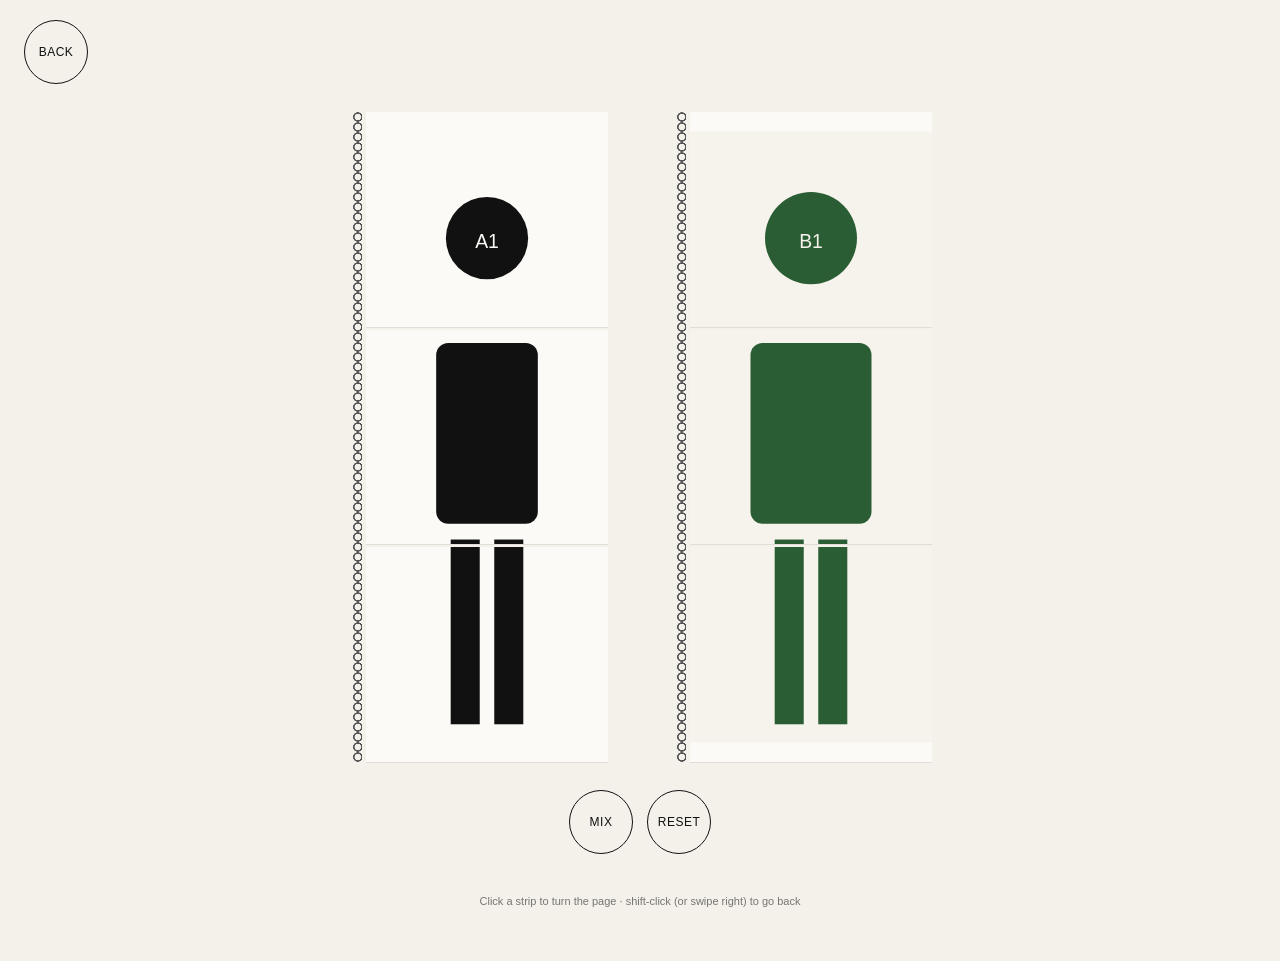
==== about.html @ 0aa8e401 "Add files via upload" ====
<!doctype html>
<html lang="en">
<head>
<meta charset="utf-8">
<meta name="viewport" content="width=device-width, initial-scale=1">
<title>About — Office Oficina</title>
<style>
  /* ------------------------------------------------------------------
     OFFICE OFICINA — ABOUT / split-page flip book
     To use your own photos, edit the SHOTS list in the <script> below.
     ------------------------------------------------------------------ */
  :root {
    --bg: #f4f1ea;          /* paper */
    --ink: #111;
    --page: #fbfaf6;
    --wire: #555;
  }
  * { box-sizing: border-box; }
  html, body { margin: 0; height: 100%; }
  body {
    background: var(--bg);
    color: var(--ink);
    font-family: Arial, Helvetica, sans-serif;
    display: flex; flex-direction: column; align-items: center;
    min-height: 100vh;
    -webkit-user-select: none; user-select: none;
  }

  header {
    width: 100%; display: flex; justify-content: space-between; align-items: center;
    padding: 20px 24px;
  }
  .circle-btn {
    display: inline-flex; align-items: center; justify-content: center;
    width: 64px; height: 64px; border: 1.5px solid var(--ink); border-radius: 50%;
    font-size: 12px; letter-spacing: .04em; color: var(--ink); text-decoration: none;
    background: none; cursor: pointer; font-family: inherit;
  }
  .circle-btn:hover { background: var(--ink); color: var(--bg); }

  main {
    flex: 1; width: 100%; display: flex; flex-direction: column;
    align-items: center; justify-content: center; gap: 28px; padding: 8px 16px 40px;
  }

  .books { display: flex; gap: clamp(16px, 5vw, 64px); }

  /* one spiral-bound "book" per person */
  .book {
    position: relative;
    width: min(clamp(130px, 28vw, 260px), calc((100vh - 240px) * 0.4 + 18px));
    aspect-ratio: 2 / 5;              /* whole figure: head+body+legs */
    display: grid; grid-template-rows: 1fr 1fr 1fr; gap: 3px;
    padding-left: 18px;               /* room for the spiral */
  }
  /* spiral wire */
  .book::before {
    content: ""; position: absolute; left: 0; top: 0; bottom: 0; width: 14px;
    background:
      radial-gradient(circle at 70% 50%, transparent 3px, var(--wire) 3.5px, var(--wire) 4.5px, transparent 5px)
      0 0 / 14px 10px repeat-y;
  }

  .strip {
    position: relative; perspective: 1400px; cursor: pointer;
    background: var(--page); overflow: visible;
    box-shadow: 0 1px 0 rgba(0,0,0,.08);
  }
  .strip .face {
    position: absolute; inset: 0;
    background-repeat: no-repeat;
    background-size: 100% 300%;       /* one photo, cut into thirds */
    transform-origin: left center;
    backface-visibility: hidden;
  }
  .strip[data-part="0"] .face { background-position: center 0%; }
  .strip[data-part="1"] .face { background-position: center 50%; }
  .strip[data-part="2"] .face { background-position: center 100%; }

  .strip .face.turning {
    z-index: 2;
    animation: turn .55s cubic-bezier(.45,.05,.3,1) forwards;
    box-shadow: 4px 0 12px rgba(0,0,0,.15);
  }
  .strip .face.turning.back { animation-name: turnBack; }
  @keyframes turn     { to { transform: rotateY(-180deg); } }
  @keyframes turnBack { from { transform: rotateY(-180deg); } to { transform: rotateY(0); } }

  .caption { font-size: 12px; letter-spacing: .04em; text-align: center; margin-top: 10px; min-height: 1em; }

  .controls { display: flex; gap: 14px; }
  .hint { font-size: 11px; opacity: .55; text-align: center; max-width: 420px; line-height: 1.5; }

  @media (prefers-reduced-motion: reduce) {
    .strip .face.turning { animation-duration: 1ms; }
  }
</style>
</head>
<body>

<header>
  <!-- change href to your homepage file if it isn't index.html -->
  <a class="circle-btn" href="index.html" aria-label="Back to home">BACK</a>
  <span></span>
</header>

<main>
  <div class="books" id="books"></div>

  <div class="controls">
    <button class="circle-btn" id="shuffle" type="button">MIX</button>
    <button class="circle-btn" id="reset" type="button">RESET</button>
  </div>

  <p class="hint">Click a strip to turn the page · shift-click (or swipe right) to go back</p>
</main>

<script>
/* ==================================================================
   YOUR PHOTOS GO HERE
   ------------------------------------------------------------------
   Each shot is ONE full-length photo (head to feet). The page cuts it
   into three strips automatically, so every photo must be framed the
   same way: same camera height & distance, person standing in the same
   spot, chin at roughly the same line, feet at the bottom, plain
   background. Portrait, about 2:5 (e.g. 800 × 2000 px).

   Put the files in an  images/about/  folder next to this page and
   list them below. "who" is the starting column (0 = you, 1 = partner).
   Every strip can show any shot, so heads/bodies/legs mix across both
   of you.
   ================================================================== */
const SHOTS = [
  // { src: "images/about/lucas-1.jpg",   who: 0 },
  // { src: "images/about/lucas-2.jpg",   who: 0 },
  // { src: "images/about/partner-1.jpg", who: 1 },
  // { src: "images/about/partner-2.jpg", who: 1 },
];

/* Placeholder figures, shown until you add real photos above. */
function placeholder(i, who) {
  const tones = ["#111", "#2b5d34", "#c9401f", "#1f3fa8", "#6b6b6b", "#8a5a2b"];
  const c = tones[i % tones.length];
  const bg = who === 0 ? "#fbfaf6" : "#f6f3ec";
  const svg = `<svg xmlns='http://www.w3.org/2000/svg' viewBox='0 0 200 500'>
    <rect width='200' height='500' fill='${bg}'/>
    <circle cx='100' cy='88' r='${34 + (i % 3) * 4}' fill='${c}'/>
    <rect x='${58 - (i % 2) * 8}' y='172' width='${84 + (i % 2) * 16}' height='150' rx='10' fill='${c}'/>
    <rect x='70' y='335' width='24' height='150' fill='${c}'/>
    <rect x='106' y='335' width='24' height='150' fill='${c}'/>
    <text x='100' y='96' font-family='Arial' font-size='16' fill='${bg}' text-anchor='middle'>${who === 0 ? "A" : "B"}${Math.floor(i / 2) + 1}</text>
  </svg>`;
  return "data:image/svg+xml;utf8," + encodeURIComponent(svg);
}
const shots = SHOTS.length
  ? SHOTS
  : Array.from({ length: 6 }, (_, i) => ({ src: placeholder(i, i % 2), who: i % 2 }));

/* ------------------------------------------------------------------ */
const booksEl = document.getElementById("books");
const N = shots.length;
const firstFor = who => Math.max(0, shots.findIndex(s => s.who === who));
const state = [0, 1].map(who => [0, 1, 2].map(() => firstFor(who)));

// preload
shots.forEach(s => { const im = new Image(); im.src = s.src; });

const strips = [0, 1].map(b => {
  const book = document.createElement("div");
  book.className = "book";
  const els = [0, 1, 2].map(p => {
    const strip = document.createElement("div");
    strip.className = "strip";
    strip.dataset.part = p;
    strip.setAttribute("role", "button");
    strip.setAttribute("tabindex", "0");
    strip.setAttribute("aria-label", ["Head", "Body", "Legs"][p] + " — turn page");
    const face = document.createElement("div");
    face.className = "face";
    face.style.backgroundImage = `url("${shots[state[b][p]].src}")`;
    strip.appendChild(face);

    strip.addEventListener("click", e => turn(b, p, e.shiftKey ? -1 : 1));
    strip.addEventListener("keydown", e => {
      if (e.key === "Enter" || e.key === " " || e.key === "ArrowRight") { e.preventDefault(); turn(b, p, 1); }
      if (e.key === "ArrowLeft") { e.preventDefault(); turn(b, p, -1); }
    });
    // swipe
    let x0 = null;
    strip.addEventListener("touchstart", e => { x0 = e.touches[0].clientX; }, { passive: true });
    strip.addEventListener("touchend", e => {
      if (x0 === null) return;
      const dx = e.changedTouches[0].clientX - x0; x0 = null;
      if (Math.abs(dx) > 30) { e.preventDefault(); turn(b, p, dx < 0 ? 1 : -1); }
    });
    book.appendChild(strip);
    return strip;
  });
  const wrap = document.createElement("div");
  wrap.appendChild(book);
  booksEl.appendChild(wrap);
  return els;
});

function setTo(b, p, next, dir) {
  const strip = strips[b][p];
  if (strip.querySelector(".turning")) return;       // mid-animation
  const base = strip.querySelector(".face");
  const oldSrc = base.style.backgroundImage;
  const newSrc = `url("${shots[next].src}")`;
  if (oldSrc === newSrc) { state[b][p] = next; return; }

  const leaf = document.createElement("div");
  leaf.className = "face turning" + (dir < 0 ? " back" : "");
  if (dir > 0) {                  // old page lifts away, new one underneath
    leaf.style.backgroundImage = oldSrc;
    base.style.backgroundImage = newSrc;
  } else {                        // previous page comes back over the top
    leaf.style.backgroundImage = newSrc;
  }
  strip.appendChild(leaf);
  leaf.addEventListener("animationend", () => {
    if (dir < 0) base.style.backgroundImage = newSrc;
    leaf.remove();
  }, { once: true });
  state[b][p] = next;
}

function turn(b, p, dir) {
  setTo(b, p, (state[b][p] + dir + N) % N, dir);
}

document.getElementById("shuffle").addEventListener("click", () => {
  [0, 1].forEach(b => [0, 1, 2].forEach((p, k) => {
    let next;
    do { next = Math.floor(Math.random() * N); } while (N > 1 && next === state[b][p]);
    setTimeout(() => setTo(b, p, next, 1), (b * 3 + k) * 70);
  }));
});
document.getElementById("reset").addEventListener("click", () => {
  [0, 1].forEach(b => [0, 1, 2].forEach((p, k) =>
    setTimeout(() => setTo(b, p, firstFor(b), -1), (b * 3 + k) * 70)));
});
</script>
</body>
</html>
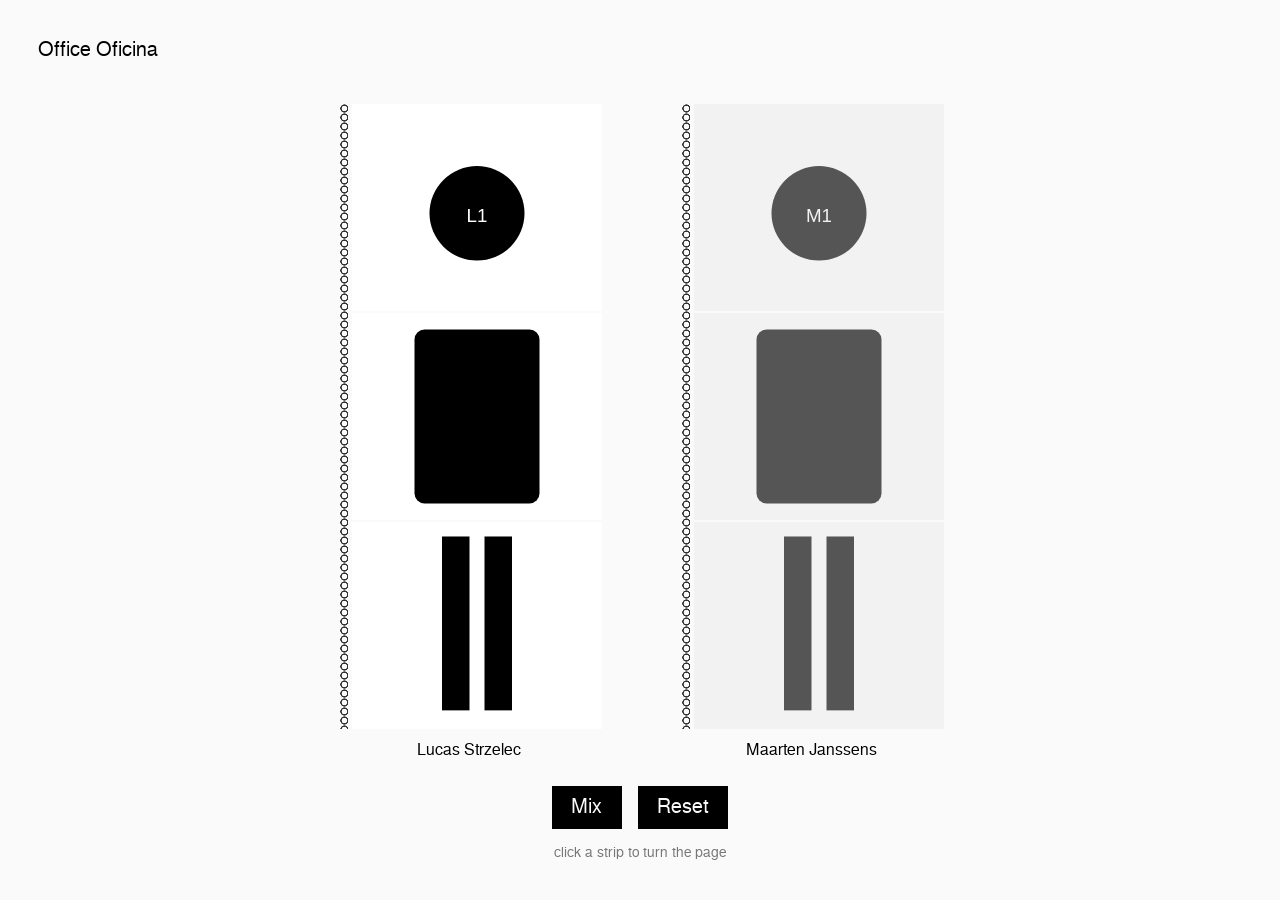
==== commit fcd24ebe: "Add files via upload" ====
--- a/about.html
+++ b/about.html
@@ -4,243 +4,112 @@
 <meta charset="utf-8">
 <meta name="viewport" content="width=device-width, initial-scale=1">
 <title>About — Office Oficina</title>
-<style>
-  /* ------------------------------------------------------------------
-     OFFICE OFICINA — ABOUT / split-page flip book
-     To use your own photos, edit the SHOTS list in the <script> below.
-     ------------------------------------------------------------------ */
-  :root {
-    --bg: #f4f1ea;          /* paper */
-    --ink: #111;
-    --page: #fbfaf6;
-    --wire: #555;
-  }
-  * { box-sizing: border-box; }
-  html, body { margin: 0; height: 100%; }
-  body {
-    background: var(--bg);
-    color: var(--ink);
-    font-family: Arial, Helvetica, sans-serif;
-    display: flex; flex-direction: column; align-items: center;
-    min-height: 100vh;
-    -webkit-user-select: none; user-select: none;
-  }
-
-  header {
-    width: 100%; display: flex; justify-content: space-between; align-items: center;
-    padding: 20px 24px;
-  }
-  .circle-btn {
-    display: inline-flex; align-items: center; justify-content: center;
-    width: 64px; height: 64px; border: 1.5px solid var(--ink); border-radius: 50%;
-    font-size: 12px; letter-spacing: .04em; color: var(--ink); text-decoration: none;
-    background: none; cursor: pointer; font-family: inherit;
-  }
-  .circle-btn:hover { background: var(--ink); color: var(--bg); }
-
-  main {
-    flex: 1; width: 100%; display: flex; flex-direction: column;
-    align-items: center; justify-content: center; gap: 28px; padding: 8px 16px 40px;
-  }
-
-  .books { display: flex; gap: clamp(16px, 5vw, 64px); }
-
-  /* one spiral-bound "book" per person */
-  .book {
-    position: relative;
-    width: min(clamp(130px, 28vw, 260px), calc((100vh - 240px) * 0.4 + 18px));
-    aspect-ratio: 2 / 5;              /* whole figure: head+body+legs */
-    display: grid; grid-template-rows: 1fr 1fr 1fr; gap: 3px;
-    padding-left: 18px;               /* room for the spiral */
-  }
-  /* spiral wire */
-  .book::before {
-    content: ""; position: absolute; left: 0; top: 0; bottom: 0; width: 14px;
-    background:
-      radial-gradient(circle at 70% 50%, transparent 3px, var(--wire) 3.5px, var(--wire) 4.5px, transparent 5px)
-      0 0 / 14px 10px repeat-y;
-  }
-
-  .strip {
-    position: relative; perspective: 1400px; cursor: pointer;
-    background: var(--page); overflow: visible;
-    box-shadow: 0 1px 0 rgba(0,0,0,.08);
-  }
-  .strip .face {
-    position: absolute; inset: 0;
-    background-repeat: no-repeat;
-    background-size: 100% 300%;       /* one photo, cut into thirds */
-    transform-origin: left center;
-    backface-visibility: hidden;
-  }
-  .strip[data-part="0"] .face { background-position: center 0%; }
-  .strip[data-part="1"] .face { background-position: center 50%; }
-  .strip[data-part="2"] .face { background-position: center 100%; }
-
-  .strip .face.turning {
-    z-index: 2;
-    animation: turn .55s cubic-bezier(.45,.05,.3,1) forwards;
-    box-shadow: 4px 0 12px rgba(0,0,0,.15);
-  }
-  .strip .face.turning.back { animation-name: turnBack; }
-  @keyframes turn     { to { transform: rotateY(-180deg); } }
-  @keyframes turnBack { from { transform: rotateY(-180deg); } to { transform: rotateY(0); } }
-
-  .caption { font-size: 12px; letter-spacing: .04em; text-align: center; margin-top: 10px; min-height: 1em; }
-
-  .controls { display: flex; gap: 14px; }
-  .hint { font-size: 11px; opacity: .55; text-align: center; max-width: 420px; line-height: 1.5; }
-
-  @media (prefers-reduced-motion: reduce) {
-    .strip .face.turning { animation-duration: 1ms; }
-  }
-</style>
+<link rel="stylesheet" href="style.css?v=25">
 </head>
 <body>
+<div class="aboutpage">
+  <p style="margin:0"><a class="home" href="index.html">Office Oficina</a></p>
 
-<header>
-  <!-- change href to your homepage file if it isn't index.html -->
-  <a class="circle-btn" href="index.html" aria-label="Back to home">BACK</a>
-  <span></span>
-</header>
-
-<main>
   <div class="books" id="books"></div>
 
   <div class="controls">
-    <button class="circle-btn" id="shuffle" type="button">MIX</button>
-    <button class="circle-btn" id="reset" type="button">RESET</button>
+    <button type="button" id="mix">Mix</button>
+    <button type="button" id="reset">Reset</button>
   </div>
-
-  <p class="hint">Click a strip to turn the page · shift-click (or swipe right) to go back</p>
-</main>
+  <p class="hint">click a strip to turn the page</p>
+</div>
 
 <script>
 /* ==================================================================
-   YOUR PHOTOS GO HERE
-   ------------------------------------------------------------------
-   Each shot is ONE full-length photo (head to feet). The page cuts it
-   into three strips automatically, so every photo must be framed the
-   same way: same camera height & distance, person standing in the same
-   spot, chin at roughly the same line, feet at the bottom, plain
-   background. Portrait, about 2:5 (e.g. 800 × 2000 px).
+   PHOTOS
+   Each shot is ONE full-length photo, head to feet. The page cuts it
+   into three strips (head / body / legs) by itself, so shoot every
+   photo the same way: tripod, same distance and height, standing on
+   the same mark, feet at the bottom, plain wall. Tall frame, about
+   2:5 (e.g. 800 x 2000 px).
+   Put them in an  about/  folder next to this page and list them here.
+   who: 0 = Lucas, 1 = Maarten
+   ================================================================== */
+var SHOTS = [
+  // {src:"about/lucas-1.jpg",   who:0},
+  // {src:"about/lucas-2.jpg",   who:0},
+  // {src:"about/maarten-1.jpg", who:1},
+  // {src:"about/maarten-2.jpg", who:1},
+];
+var PEOPLE = [["Lucas","Strzelec"],["Maarten","Janssens"]];
 
-   Put the files in an  images/about/  folder next to this page and
-   list them below. "who" is the starting column (0 = you, 1 = partner).
-   Every strip can show any shot, so heads/bodies/legs mix across both
-   of you.
-   ================================================================== */
-const SHOTS = [
-  // { src: "images/about/lucas-1.jpg",   who: 0 },
-  // { src: "images/about/lucas-2.jpg",   who: 0 },
-  // { src: "images/about/partner-1.jpg", who: 1 },
-  // { src: "images/about/partner-2.jpg", who: 1 },
-];
+(function(){
+  /* stand-in figures until real photos are added above */
+  function stand(i,who){
+    var c=["#000","#555","#000","#555","#000","#555"][i%6],w=who?"#f2f2f2":"#fff",n=Math.floor(i/2)+1;
+    var s="<svg xmlns='http://www.w3.org/2000/svg' viewBox='0 0 200 500' preserveAspectRatio='none'><rect width='200' height='500' fill='"+w+"'/>"+
+      "<circle cx='100' cy='88' r='"+(34+(n%3)*4)+"' fill='"+c+"'/>"+
+      "<rect x='"+(58-(n%2)*8)+"' y='180' width='"+(84+(n%2)*16)+"' height='140' rx='8' fill='"+c+"'/>"+
+      "<rect x='72' y='345' width='22' height='140' fill='"+c+"'/><rect x='106' y='345' width='22' height='140' fill='"+c+"'/>"+
+      "<text x='100' y='95' font-family='Arial' font-size='15' fill='"+w+"' text-anchor='middle'>"+PEOPLE[who][0][0]+n+"</text></svg>";
+    return "data:image/svg+xml;utf8,"+encodeURIComponent(s);
+  }
+  var shots=SHOTS.length?SHOTS:[0,1,2,3,4,5].map(function(i){return{src:stand(i,i%2),who:i%2}});
+  var N=shots.length,booksEl=document.getElementById("books");
+  function first(who){var i=0;for(;i<N;i++)if(shots[i].who===who)return i;return 0}
+  var state=[0,1].map(function(b){return[first(b),first(b),first(b)]});
+  shots.forEach(function(s){new Image().src=s.src});
 
-/* Placeholder figures, shown until you add real photos above. */
-function placeholder(i, who) {
-  const tones = ["#111", "#2b5d34", "#c9401f", "#1f3fa8", "#6b6b6b", "#8a5a2b"];
-  const c = tones[i % tones.length];
-  const bg = who === 0 ? "#fbfaf6" : "#f6f3ec";
-  const svg = `<svg xmlns='http://www.w3.org/2000/svg' viewBox='0 0 200 500'>
-    <rect width='200' height='500' fill='${bg}'/>
-    <circle cx='100' cy='88' r='${34 + (i % 3) * 4}' fill='${c}'/>
-    <rect x='${58 - (i % 2) * 8}' y='172' width='${84 + (i % 2) * 16}' height='150' rx='10' fill='${c}'/>
-    <rect x='70' y='335' width='24' height='150' fill='${c}'/>
-    <rect x='106' y='335' width='24' height='150' fill='${c}'/>
-    <text x='100' y='96' font-family='Arial' font-size='16' fill='${bg}' text-anchor='middle'>${who === 0 ? "A" : "B"}${Math.floor(i / 2) + 1}</text>
-  </svg>`;
-  return "data:image/svg+xml;utf8," + encodeURIComponent(svg);
-}
-const shots = SHOTS.length
-  ? SHOTS
-  : Array.from({ length: 6 }, (_, i) => ({ src: placeholder(i, i % 2), who: i % 2 }));
+  var strips=[],names=[];
+  [0,1].forEach(function(b){
+    var fig=document.createElement("div");fig.className="fig";
+    var book=document.createElement("div");book.className="book";
+    strips[b]=[0,1,2].map(function(p){
+      var st=document.createElement("div");st.className="strip";st.setAttribute("data-part",p);
+      st.tabIndex=0;st.setAttribute("role","button");st.setAttribute("aria-label",["Head","Body","Legs"][p]+", turn the page");
+      var f=document.createElement("div");f.className="face";f.style.backgroundImage='url("'+shots[state[b][p]].src+'")';
+      st.appendChild(f);
+      st.addEventListener("click",function(e){go(b,p,e.shiftKey?-1:1)});
+      st.addEventListener("keydown",function(e){
+        if(e.key==="Enter"||e.key===" "||e.key==="ArrowRight"){e.preventDefault();go(b,p,1)}
+        else if(e.key==="ArrowLeft"){e.preventDefault();go(b,p,-1)}
+      });
+      var x0=null;
+      st.addEventListener("touchstart",function(e){x0=e.touches[0].clientX},{passive:true});
+      st.addEventListener("touchend",function(e){
+        if(x0===null)return;var dx=e.changedTouches[0].clientX-x0;x0=null;
+        if(Math.abs(dx)>30){e.preventDefault();go(b,p,dx<0?1:-1)}
+      });
+      book.appendChild(st);return st;
+    });
+    var nm=document.createElement("div");nm.className="name";names[b]=nm;
+    fig.appendChild(book);fig.appendChild(nm);booksEl.appendChild(fig);
+  });
 
-/* ------------------------------------------------------------------ */
-const booksEl = document.getElementById("books");
-const N = shots.length;
-const firstFor = who => Math.max(0, shots.findIndex(s => s.who === who));
-const state = [0, 1].map(who => [0, 1, 2].map(() => firstFor(who)));
+  /* the name follows the pieces: first name from the head, surname from the legs */
+  function label(b){names[b].textContent=PEOPLE[shots[state[b][0]].who][0]+" "+PEOPLE[shots[state[b][2]].who][1]}
 
-// preload
-shots.forEach(s => { const im = new Image(); im.src = s.src; });
+  function set(b,p,next,dir){
+    var st=strips[b][p];if(st.querySelector(".turning"))return;
+    var base=st.querySelector(".face"),oldS=base.style.backgroundImage,newS='url("'+shots[next].src+'")';
+    state[b][p]=next;label(b);
+    if(oldS===newS)return;
+    var leaf=document.createElement("div");leaf.className="face turning"+(dir<0?" back":"");
+    if(dir>0){leaf.style.backgroundImage=oldS;base.style.backgroundImage=newS}
+    else leaf.style.backgroundImage=newS;
+    st.appendChild(leaf);
+    leaf.addEventListener("animationend",function(){if(dir<0)base.style.backgroundImage=newS;leaf.remove()},{once:true});
+  }
+  function go(b,p,dir){set(b,p,(state[b][p]+dir+N)%N,dir)}
 
-const strips = [0, 1].map(b => {
-  const book = document.createElement("div");
-  book.className = "book";
-  const els = [0, 1, 2].map(p => {
-    const strip = document.createElement("div");
-    strip.className = "strip";
-    strip.dataset.part = p;
-    strip.setAttribute("role", "button");
-    strip.setAttribute("tabindex", "0");
-    strip.setAttribute("aria-label", ["Head", "Body", "Legs"][p] + " — turn page");
-    const face = document.createElement("div");
-    face.className = "face";
-    face.style.backgroundImage = `url("${shots[state[b][p]].src}")`;
-    strip.appendChild(face);
-
-    strip.addEventListener("click", e => turn(b, p, e.shiftKey ? -1 : 1));
-    strip.addEventListener("keydown", e => {
-      if (e.key === "Enter" || e.key === " " || e.key === "ArrowRight") { e.preventDefault(); turn(b, p, 1); }
-      if (e.key === "ArrowLeft") { e.preventDefault(); turn(b, p, -1); }
-    });
-    // swipe
-    let x0 = null;
-    strip.addEventListener("touchstart", e => { x0 = e.touches[0].clientX; }, { passive: true });
-    strip.addEventListener("touchend", e => {
-      if (x0 === null) return;
-      const dx = e.changedTouches[0].clientX - x0; x0 = null;
-      if (Math.abs(dx) > 30) { e.preventDefault(); turn(b, p, dx < 0 ? 1 : -1); }
-    });
-    book.appendChild(strip);
-    return strip;
+  document.getElementById("mix").addEventListener("click",function(){
+    [0,1].forEach(function(b){[0,1,2].forEach(function(p){
+      var n;do{n=Math.floor(Math.random()*N)}while(N>1&&n===state[b][p]);
+      setTimeout(function(){set(b,p,n,1)},(b*3+p)*70);
+    })});
   });
-  const wrap = document.createElement("div");
-  wrap.appendChild(book);
-  booksEl.appendChild(wrap);
-  return els;
-});
-
-function setTo(b, p, next, dir) {
-  const strip = strips[b][p];
-  if (strip.querySelector(".turning")) return;       // mid-animation
-  const base = strip.querySelector(".face");
-  const oldSrc = base.style.backgroundImage;
-  const newSrc = `url("${shots[next].src}")`;
-  if (oldSrc === newSrc) { state[b][p] = next; return; }
-
-  const leaf = document.createElement("div");
-  leaf.className = "face turning" + (dir < 0 ? " back" : "");
-  if (dir > 0) {                  // old page lifts away, new one underneath
-    leaf.style.backgroundImage = oldSrc;
-    base.style.backgroundImage = newSrc;
-  } else {                        // previous page comes back over the top
-    leaf.style.backgroundImage = newSrc;
-  }
-  strip.appendChild(leaf);
-  leaf.addEventListener("animationend", () => {
-    if (dir < 0) base.style.backgroundImage = newSrc;
-    leaf.remove();
-  }, { once: true });
-  state[b][p] = next;
-}
-
-function turn(b, p, dir) {
-  setTo(b, p, (state[b][p] + dir + N) % N, dir);
-}
-
-document.getElementById("shuffle").addEventListener("click", () => {
-  [0, 1].forEach(b => [0, 1, 2].forEach((p, k) => {
-    let next;
-    do { next = Math.floor(Math.random() * N); } while (N > 1 && next === state[b][p]);
-    setTimeout(() => setTo(b, p, next, 1), (b * 3 + k) * 70);
-  }));
-});
-document.getElementById("reset").addEventListener("click", () => {
-  [0, 1].forEach(b => [0, 1, 2].forEach((p, k) =>
-    setTimeout(() => setTo(b, p, firstFor(b), -1), (b * 3 + k) * 70)));
-});
+  document.getElementById("reset").addEventListener("click",function(){
+    [0,1].forEach(function(b){[0,1,2].forEach(function(p){
+      setTimeout(function(){set(b,p,first(b),-1)},(b*3+p)*70);
+    })});
+  });
+  label(0);label(1);
+})();
 </script>
 </body>
 </html>
--- a/style.css
+++ b/style.css
@@ -0,0 +1,159 @@
+@font-face{font-family:"FreeSans Web";src:url(freesans.woff) format("woff");font-weight:400;font-style:normal;font-display:swap}
+html{cursor:url(cursor.png) 11 11,default;cursor:-webkit-image-set(url(cursor.png) 1x,url(cursor@2x.png) 2x) 11 11,default}
+:root{--bg:#fafafa;--fg:#000;--h:min(90vh,940px,140vw)}
+*{box-sizing:border-box}
+html,body{margin:0;height:100%}
+body{background:var(--bg);color:var(--fg);font-family:"FreeSans Web","Helvetica Neue",Helvetica,Arial,sans-serif;font-size:20px;line-height:1.2}
+a{color:inherit;text-decoration:none}
+a:hover,a:focus-visible{text-decoration:underline;text-underline-offset:.15em}
+a:focus-visible,button:focus-visible,input:focus-visible,textarea:focus-visible{outline:2px solid currentColor;outline-offset:3px}
+.contact{max-width:34rem;padding:clamp(1rem,3vw,2.5rem)}
+.contact form{display:grid;gap:1.25rem;margin-top:2rem}
+.contact label{display:grid;gap:.35rem}
+.contact input,.contact textarea{font:inherit;color:inherit;background:transparent;border:0;border-bottom:1px solid currentColor;padding:.4rem 0;border-radius:0}
+.contact textarea{min-height:8rem;resize:vertical}
+.contact button{font:inherit;justify-self:start;background:var(--fg);color:var(--bg);border:0;padding:.6rem 1.2rem;cursor:pointer}
+/* home: die-cut card */
+.stage{height:100%;height:100dvh;display:grid;place-items:center;overflow:hidden;position:relative}
+.under{isolation:isolate;position:absolute;left:50%;top:50%;transform:translate(-50%,-50%);width:max-content;max-width:100vw;align-content:start;
+  display:grid;grid-template-columns:auto auto;column-gap:.38em;
+  font-size:calc(var(--h)*.04);line-height:1.18;letter-spacing:.035em;color:#333;-webkit-text-stroke:.1px currentColor}
+.w{display:block;cursor:url(cursor-move.png) 11 11,grab;cursor:-webkit-image-set(url(cursor-move.png) 1x,url(cursor-move@2x.png) 2x) 11 11,grab;touch-action:none;user-select:none;-webkit-user-select:none;position:relative;white-space:nowrap}
+.w.l{justify-self:end;text-align:right}
+.w.r{justify-self:start}
+.w.dragging{cursor:url(cursor-move.png) 11 11,grabbing;cursor:-webkit-image-set(url(cursor-move.png) 1x,url(cursor-move@2x.png) 2x) 11 11,grabbing}
+.ic{display:block;margin:2.5em 0;color:#333;-webkit-text-stroke:0;align-self:center;cursor:url(cursor-move.png) 11 11,pointer;cursor:-webkit-image-set(url(cursor-move.png) 1x,url(cursor-move@2x.png) 2x) 11 11,pointer}
+.ic.l{justify-self:end;margin-right:.03em;width:1.12em;height:.8em}
+.ic.r{justify-self:start;margin-left:.03em;width:1.05em;height:1em}
+.ic svg{width:100%;height:100%;display:block}
+.card{position:relative;z-index:1;will-change:transform;height:var(--h);aspect-ratio:525/920;touch-action:none;user-select:none;-webkit-user-select:none;
+  cursor:url(cursor-move.png) 11 11,grab;cursor:-webkit-image-set(url(cursor-move.png) 1x,url(cursor-move@2x.png) 2x) 11 11,grab}
+.card.dragging{cursor:url(cursor-move.png) 11 11,grabbing;cursor:-webkit-image-set(url(cursor-move.png) 1x,url(cursor-move@2x.png) 2x) 11 11,grabbing}
+.card svg{width:100%;height:100%;overflow:visible;display:block;pointer-events:none}
+.card:focus,.card:focus-visible{outline:none}
+
+/* logo: three movable shapes, sitting above the card */
+.logo{position:fixed;z-index:3;left:calc(var(--h)*.038);top:calc(var(--h)*.015);display:flex;flex-direction:column;align-items:flex-end;
+  --d:calc(var(--h)*.059)}
+.m{display:block;position:relative;cursor:url(cursor-move.png) 11 11,grab;cursor:-webkit-image-set(url(cursor-move.png) 1x,url(cursor-move@2x.png) 2x) 11 11,grab;touch-action:none;user-select:none;-webkit-user-select:none}
+.m.dragging{cursor:url(cursor-move.png) 11 11,grabbing;cursor:-webkit-image-set(url(cursor-move.png) 1x,url(cursor-move@2x.png) 2x) 11 11,grabbing}
+.dot{width:calc(var(--d)*1.075);height:var(--d);background:#000;border-radius:50%}
+.dot+.dot{margin-top:calc(var(--d)*.094)}
+.tri{width:calc(var(--d)*.736);height:calc(var(--d)*.70);margin-top:calc(var(--d)*.226);color:#000}
+.tri svg{display:block;width:100%;height:100%;fill:currentColor;pointer-events:none}
+
+.card,.w,.m{-webkit-touch-callout:none}
+
+/* phones (portrait): smaller card, sitting a little above centre, small logo, like the original mobile site */
+@media (max-width:700px){
+  :root{--h:min(94vw,72vh)}
+  .stage{padding-bottom:15vh;padding-bottom:15dvh}
+  .under{top:42.5%}
+  .logo{left:3.2vw;top:4vw}
+  .m::after{content:"";position:absolute;inset:-4px}
+}
+@supports (height:1dvh){@media (max-width:700px){:root{--h:min(94vw,72dvh)}}}
+
+.contact h1{font-weight:400;font-size:inherit;margin:2rem 0 0}
+.home{cursor:url(cursor-move.png) 11 11,pointer;cursor:-webkit-image-set(url(cursor-move.png) 1x,url(cursor-move@2x.png) 2x) 11 11,pointer}
+
+/* logo shapes fitted into the card */
+.card .plugs{position:absolute;left:0;top:0}
+.plug{opacity:0;transition:opacity .2s}
+.plug.on{opacity:1}
+.fly{position:absolute;left:0;top:0;margin:0!important;transform-origin:50% 50%;z-index:5;pointer-events:none}
+
+/* contact: drawing pad */
+.contact .fields{display:grid;gap:1.25rem}
+.padwrap{position:relative;margin-top:3rem}
+.pad{position:relative;box-sizing:border-box;width:100%;height:14rem;border:1px dashed #000;touch-action:none;cursor:crosshair;overflow:hidden}
+.pad.off{cursor:default}
+.pad canvas{position:absolute;left:0;top:0;width:100%;height:100%;display:block;touch-action:none}
+.padtop{display:flex;align-items:center;gap:10px}
+.contact button.padundo{width:40px;height:40px;padding:0;background:none;color:#000;border-radius:50%;box-shadow:inset 0 0 0 1px #000;display:grid;place-items:center}
+.padundo svg{width:22px;height:22px;display:block}
+.contact button.padundo:disabled{opacity:.3;cursor:default}
+.padtools{position:absolute;left:100%;top:0;margin-left:1rem;display:flex;flex-direction:column;align-items:flex-start;gap:16px}
+.contact button.padtool{position:static;width:40px;height:40px;padding:0;background:none;border-radius:50%;display:grid;place-items:center;opacity:.35}
+.contact button.padtool.on{opacity:1;box-shadow:inset 0 0 0 1px #000}
+.padtool img{width:24px;height:24px;display:block}
+.padcolors{display:flex;align-items:center;gap:9px}
+.contact button.padsw{width:18px;height:18px;padding:0;border:0;border-radius:50%;background:var(--c);box-shadow:inset 0 0 0 1px rgba(0,0,0,.28);cursor:pointer}
+.contact button.padsw.sel{outline:2px solid #000;outline-offset:2px}
+.padsize{position:relative;width:96px;height:18px}
+.padsize::before{content:"";position:absolute;left:0;top:0;width:100%;height:100%;background:#cfcfcf;clip-path:polygon(0 47%,100% 6%,100% 94%,0 53%)}
+.padsize input{position:relative;display:block;width:100%;height:18px;margin:0;padding:0;border:0;background:transparent;-webkit-appearance:none;appearance:none;cursor:pointer}
+.padsize input::-webkit-slider-runnable-track{height:18px;background:transparent}
+.padsize input::-moz-range-track{height:18px;background:transparent}
+.padsize input::-webkit-slider-thumb{-webkit-appearance:none;width:14px;height:14px;margin-top:2px;border-radius:50%;background:#000;border:0}
+.padsize input::-moz-range-thumb{width:14px;height:14px;border-radius:50%;background:#000;border:0}
+.padsize input:focus-visible,.padsw:focus-visible,.padtool:focus-visible{outline:1px solid #000;outline-offset:3px}
+.padsend{display:flex;align-items:center;gap:1rem;margin-top:1.25rem}
+.padsend span{font-size:.8em;color:#777}
+.contact button:disabled{opacity:.5;cursor:default}
+@media (max-width:700px){.padtools{position:static;margin:0 0 .8rem;flex-direction:row;flex-wrap:wrap;align-items:center;gap:14px}}
+
+/* hole hint: the whole hole glows softly grey once a second */
+.hl{fill:#808080;stroke:none;opacity:0;pointer-events:none}
+.hl.on{animation:holePulse 1s ease-in-out infinite}
+@keyframes holePulse{0%,100%{opacity:0}50%{opacity:.42}}
+@media (prefers-reduced-motion:reduce){.hl.on{animation:none;opacity:.4}}
+
+.sendrow{display:flex;align-items:center;gap:1rem}
+.sendrow span{font-size:.8em;color:#777}
+
+/* letters in the text behind the card that fill in when their shape fits */
+.lt{position:relative;display:inline-block;margin-right:-.035em}
+.lt svg{position:absolute;left:0;top:0;height:1.18em;overflow:visible;pointer-events:none;fill:currentColor;-webkit-text-stroke:0;opacity:0;transform:scale(.55);transform-origin:50% 45%;transition:opacity .35s ease,transform .35s ease}
+.lt.o svg{width:.784em}
+.lt.a svg{width:.666em}
+.lt.filled svg{opacity:1;transform:none}
+@media (prefers-reduced-motion:reduce){.lt svg{transition:none}}
+
+/* rotate handle: tiny arrow in the card's top-left corner, only once the card is unlocked */
+.card .rot{position:absolute;left:7px;top:7px;width:26px;height:26px;margin:0;padding:0;border:0;background:none;color:#333;display:grid;place-items:center;
+  opacity:0;pointer-events:none;transition:opacity .4s ease .6s;touch-action:none;-webkit-tap-highlight-color:transparent;
+  cursor:url(cursor-move.png) 11 11,grab;cursor:-webkit-image-set(url(cursor-move.png) 1x,url(cursor-move@2x.png) 2x) 11 11,grab}
+.card .rot svg{width:14px;height:14px;display:block;pointer-events:none}
+.card.open .rot{opacity:1;pointer-events:auto}
+.card .rot:focus-visible{outline:1px solid #333;outline-offset:1px}
+@media (prefers-reduced-motion:reduce){.card .rot{transition:none}}
+
+/* home: mail, Instagram, ABOUT in one row, centred on the text */
+.icrow{grid-column:1/-1;justify-self:center;display:flex;align-items:center;gap:.4em;margin:2.5em 0}
+.icrow .ic{margin:0}
+.icrow .ic:nth-child(1){width:1.12em;height:.8em}
+.icrow .ic:nth-child(2){width:1.05em;height:1em}
+.icrow .ic:nth-child(3){width:1.3em;height:1.3em}
+
+/* home: our names pulse grey on hover; clicking them opens About */
+.w.nm.pulse{animation:namePulse 1.6s ease-in-out infinite}
+@keyframes namePulse{0%,100%{color:#333}50%{color:#9a9a9a}}
+.w.nm:focus-visible{outline:none}
+@media (prefers-reduced-motion:reduce){.w.nm.pulse{animation:none;color:#8a8a8a}}
+
+/* about: split-page flip book (Lucas / Maarten, head · body · legs) */
+.aboutpage{min-height:100%;min-height:100dvh;display:flex;flex-direction:column;padding:clamp(1rem,3vw,2.5rem)}
+.aboutpage .books{flex:1;display:flex;justify-content:center;align-items:center;gap:clamp(1.5rem,6vw,5rem);padding:2rem 0 1rem}
+.aboutpage .fig{display:flex;flex-direction:column;align-items:center}
+.aboutpage .book{box-sizing:content-box;position:relative;width:min(clamp(120px,26vw,250px),calc((100vh - 15rem)*.4));aspect-ratio:2/5;display:grid;grid-template-rows:1fr 1fr 1fr;gap:2px;padding-left:16px}
+@supports (height:1dvh){.aboutpage .book{width:min(clamp(120px,26vw,250px),calc((100dvh - 15rem)*.4))}}
+.aboutpage .book::before{content:"";position:absolute;left:0;top:0;bottom:0;width:12px;background:radial-gradient(circle at 70% 50%,transparent 2.6px,#333 3px,#333 3.9px,transparent 4.3px) 0 0/12px 9px repeat-y}
+.aboutpage .strip{position:relative;perspective:1400px;background:#fff;touch-action:pan-y;
+  cursor:url(cursor-move.png) 11 11,pointer;cursor:-webkit-image-set(url(cursor-move.png) 1x,url(cursor-move@2x.png) 2x) 11 11,pointer}
+.aboutpage .strip:focus-visible{outline:1px solid #000;outline-offset:2px}
+.aboutpage .face{position:absolute;inset:0;background-repeat:no-repeat;background-size:100% 300%;transform-origin:left center;backface-visibility:hidden;-webkit-backface-visibility:hidden}
+.aboutpage .strip[data-part="0"] .face{background-position:center 0%}
+.aboutpage .strip[data-part="1"] .face{background-position:center 50%}
+.aboutpage .strip[data-part="2"] .face{background-position:center 100%}
+.aboutpage .face.turning{z-index:2;animation:pageTurn .55s cubic-bezier(.45,.05,.3,1) forwards;box-shadow:4px 0 12px rgba(0,0,0,.12)}
+.aboutpage .face.turning.back{animation-name:pageBack}
+@keyframes pageTurn{to{transform:rotateY(-180deg)}}
+@keyframes pageBack{from{transform:rotateY(-180deg)}to{transform:none}}
+@media (prefers-reduced-motion:reduce){.aboutpage .face.turning{animation-duration:1ms}}
+.aboutpage .name{margin-top:.8rem;font-size:.8em;white-space:nowrap}
+.aboutpage .controls{display:flex;justify-content:center;gap:1rem}
+.aboutpage button{font:inherit;background:var(--fg);color:var(--bg);border:0;padding:.6rem 1.2rem;
+  cursor:url(cursor-move.png) 11 11,pointer;cursor:-webkit-image-set(url(cursor-move.png) 1x,url(cursor-move@2x.png) 2x) 11 11,pointer}
+.aboutpage .hint{text-align:center;font-size:.7em;color:#777;margin:1rem 0 0}
+@media (max-width:700px){.aboutpage{font-size:17px}}
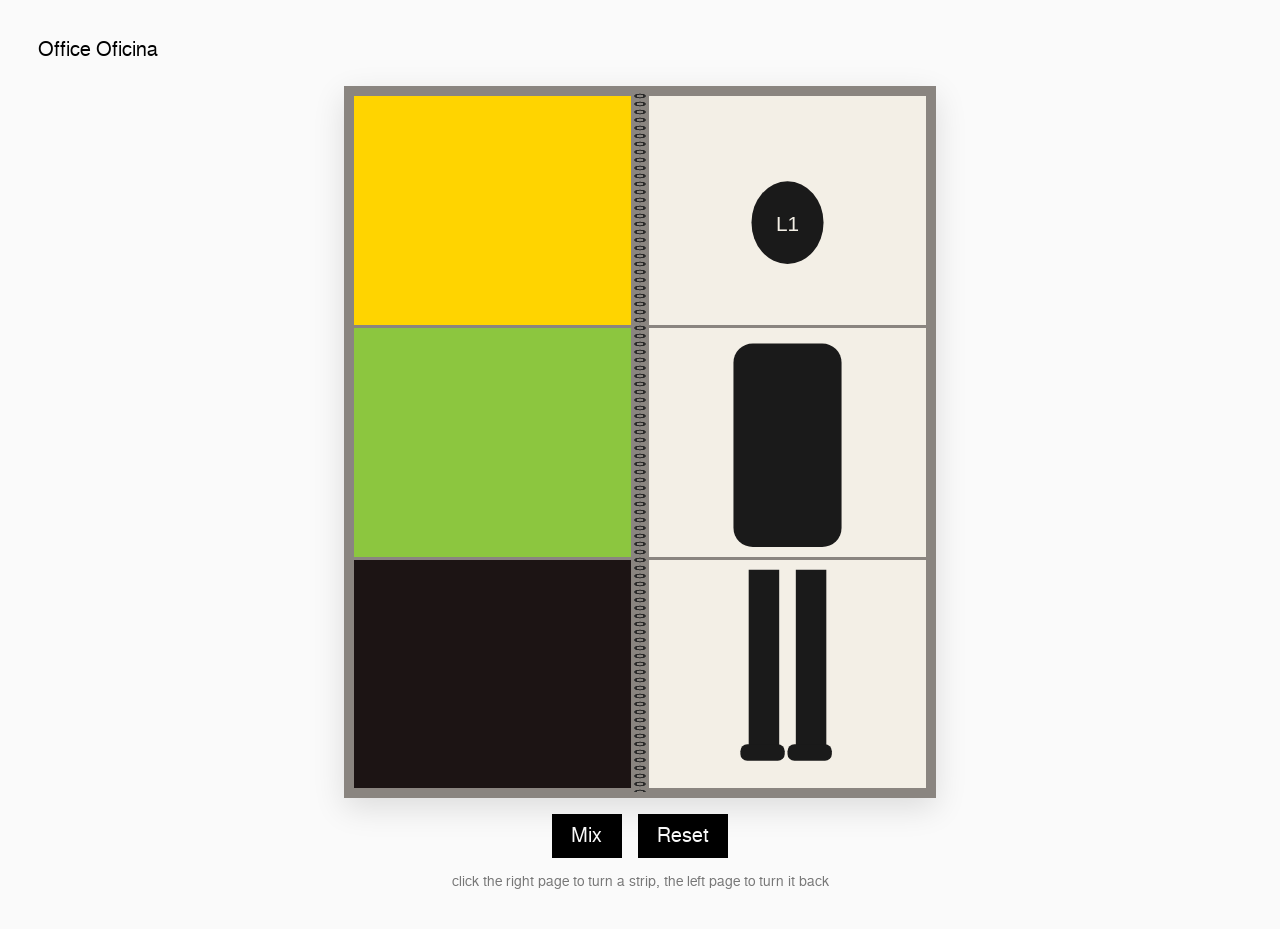
==== commit 12c3afba: "Add files via upload" ====
--- a/about.html
+++ b/about.html
@@ -4,111 +4,134 @@
 <meta charset="utf-8">
 <meta name="viewport" content="width=device-width, initial-scale=1">
 <title>About — Office Oficina</title>
-<link rel="stylesheet" href="style.css?v=25">
+<link rel="stylesheet" href="style.css?v=26">
 </head>
 <body>
 <div class="aboutpage">
   <p style="margin:0"><a class="home" href="index.html">Office Oficina</a></p>
 
-  <div class="books" id="books"></div>
+  <div class="stagewrap"><div class="spread" id="spread"></div></div>
 
   <div class="controls">
     <button type="button" id="mix">Mix</button>
     <button type="button" id="reset">Reset</button>
   </div>
-  <p class="hint">click a strip to turn the page</p>
+  <p class="hint">click the right page to turn a strip, the left page to turn it back</p>
 </div>
 
 <script>
 /* ==================================================================
    PHOTOS
-   Each shot is ONE full-length photo, head to feet. The page cuts it
-   into three strips (head / body / legs) by itself, so shoot every
-   photo the same way: tripod, same distance and height, standing on
-   the same mark, feet at the bottom, plain wall. Tall frame, about
-   2:5 (e.g. 800 x 2000 px).
-   Put them in an  about/  folder next to this page and list them here.
-   who: 0 = Lucas, 1 = Maarten
+   Each photo is ONE full-length shot, head to feet. The page cuts it
+   into head / body / legs by itself, so shoot them all the same way:
+   tripod, same distance and height, standing on the same floor mark,
+   feet near the bottom, plain wall. Tall frame, about 2:5
+   (e.g. 800 x 2000 px). The more photos, the more heads, bodies and
+   legs to mix. Put them in an  about/  folder next to this page.
    ================================================================== */
-var SHOTS = [
-  // {src:"about/lucas-1.jpg",   who:0},
-  // {src:"about/lucas-2.jpg",   who:0},
-  // {src:"about/maarten-1.jpg", who:1},
-  // {src:"about/maarten-2.jpg", who:1},
+var PHOTOS = [
+  // "about/lucas-1.jpg",
+  // "about/lucas-2.jpg",
+  // "about/maarten-1.jpg",
+  // "about/maarten-2.jpg",
 ];
-var PEOPLE = [["Lucas","Strzelec"],["Maarten","Janssens"]];
+
+/* flat colour blocks that turn up in place of a head, body or legs */
+var BLOCKS = ["#8cc63f", "#f26522", "#1c1414"];
+
+/* colours printed on the back of every strip (what you see on the left page) */
+var BACKS = ["#8cc63f", "#f26522", "#1c1414", "#2447ff", "#ffd400", "#ee2a1e"];
 
 (function(){
-  /* stand-in figures until real photos are added above */
-  function stand(i,who){
-    var c=["#000","#555","#000","#555","#000","#555"][i%6],w=who?"#f2f2f2":"#fff",n=Math.floor(i/2)+1;
-    var s="<svg xmlns='http://www.w3.org/2000/svg' viewBox='0 0 200 500' preserveAspectRatio='none'><rect width='200' height='500' fill='"+w+"'/>"+
-      "<circle cx='100' cy='88' r='"+(34+(n%3)*4)+"' fill='"+c+"'/>"+
-      "<rect x='"+(58-(n%2)*8)+"' y='180' width='"+(84+(n%2)*16)+"' height='140' rx='8' fill='"+c+"'/>"+
-      "<rect x='72' y='345' width='22' height='140' fill='"+c+"'/><rect x='106' y='345' width='22' height='140' fill='"+c+"'/>"+
-      "<text x='100' y='95' font-family='Arial' font-size='15' fill='"+w+"' text-anchor='middle'>"+PEOPLE[who][0][0]+n+"</text></svg>";
+  /* grey stand-in figures until real photos are added above */
+  function stand(i){
+    var who=i%2,n=Math.floor(i/2),ink=["#1a1a1a","#4a4a4a","#2e2e2e","#666"][n%4],bg="#f3efe6";
+    var hr=30+(n%3)*5,bw=78+((n+who)%3)*14,lg=who?26:22,lx=who?5:0;
+    var s="<svg xmlns='http://www.w3.org/2000/svg' viewBox='0 0 200 500' preserveAspectRatio='none'><rect width='200' height='500' fill='"+bg+"'/>"+
+      "<ellipse cx='100' cy='92' rx='"+(hr-4+who*3)+"' ry='"+hr+"' fill='"+ink+"'/>"+
+      "<rect x='"+(100-bw/2)+"' y='178' width='"+bw+"' height='148' rx='"+(who?4:14)+"' fill='"+ink+"'/>"+
+      "<rect x='"+(72-lx)+"' y='340' width='"+lg+"' height='130' fill='"+ink+"'/><rect x='"+(106+lx-(lg-22))+"' y='340' width='"+lg+"' height='130' fill='"+ink+"'/>"+
+      "<rect x='"+(66-lx)+"' y='468' width='"+(lg+10)+"' height='12' rx='5' fill='"+ink+"'/><rect x='"+(100+lx-(lg-22))+"' y='468' width='"+(lg+10)+"' height='12' rx='5' fill='"+ink+"'/>"+
+      "<text x='100' y='98' font-family='Arial' font-size='15' fill='"+bg+"' text-anchor='middle'>"+(who?"M":"L")+(n+1)+"</text></svg>";
     return "data:image/svg+xml;utf8,"+encodeURIComponent(s);
   }
-  var shots=SHOTS.length?SHOTS:[0,1,2,3,4,5].map(function(i){return{src:stand(i,i%2),who:i%2}});
-  var N=shots.length,booksEl=document.getElementById("books");
-  function first(who){var i=0;for(;i<N;i++)if(shots[i].who===who)return i;return 0}
-  var state=[0,1].map(function(b){return[first(b),first(b),first(b)]});
-  shots.forEach(function(s){new Image().src=s.src});
+  var photos=PHOTOS.length?PHOTOS:[0,1,2,3,4,5,6,7].map(stand);
+  photos.forEach(function(src){new Image().src=src});
 
-  var strips=[],names=[];
-  [0,1].forEach(function(b){
-    var fig=document.createElement("div");fig.className="fig";
-    var book=document.createElement("div");book.className="book";
-    strips[b]=[0,1,2].map(function(p){
-      var st=document.createElement("div");st.className="strip";st.setAttribute("data-part",p);
-      st.tabIndex=0;st.setAttribute("role","button");st.setAttribute("aria-label",["Head","Body","Legs"][p]+", turn the page");
-      var f=document.createElement("div");f.className="face";f.style.backgroundImage='url("'+shots[state[b][p]].src+'")';
-      st.appendChild(f);
-      st.addEventListener("click",function(e){go(b,p,e.shiftKey?-1:1)});
-      st.addEventListener("keydown",function(e){
-        if(e.key==="Enter"||e.key===" "||e.key==="ArrowRight"){e.preventDefault();go(b,p,1)}
-        else if(e.key==="ArrowLeft"){e.preventDefault();go(b,p,-1)}
+  /* each strip gets its own shuffled stack: all photos + the colour blocks.
+     Page 0 is always the first photo, so the book opens on a whole person. */
+  function rng(seed){return function(){seed=(seed*16807)%2147483647;return(seed-1)/2147483646}}
+  var stacks=[0,1,2].map(function(p){
+    var rest=photos.slice(1).map(function(s){return{img:s}}),r=rng(97+p*131);
+    for(var i=rest.length-1;i>0;i--){var j=Math.floor(r()*(i+1)),t=rest[i];rest[i]=rest[j];rest[j]=t}
+    var out=[{img:photos[0]}],gap=Math.max(2,Math.round(rest.length/BLOCKS.length)),b=0;   // colour blocks spread through the stack
+    rest.forEach(function(pg,k){out.push(pg);if((k+1+p)%gap===0&&b<BLOCKS.length)out.push({col:BLOCKS[(b++ +p)%BLOCKS.length]})});
+    while(b<BLOCKS.length)out.push({col:BLOCKS[(b++ +p)%BLOCKS.length]});
+    return out;
+  });
+  var N=stacks[0].length,cur=[0,0,0],busy=[false,false,false];
+  function back(p,i){i=((i%N)+N)%N;return BACKS[(i+p*2)%BACKS.length]}
+  function paint(el,page){
+    if(page.img){el.style.backgroundColor="";el.style.backgroundImage='url("'+page.img+'")'}
+    else{el.style.backgroundImage="none";el.style.backgroundColor=page.col}
+  }
+  function paintCol(el,c){el.style.backgroundImage="none";el.style.backgroundColor=c}
+
+  var spread=document.getElementById("spread"),L=[],R=[];
+  [0,1,2].forEach(function(p){
+    var l=document.createElement("div"),r=document.createElement("div");
+    l.className="cell lp";r.className="cell rp";
+    l.setAttribute("data-part",p);r.setAttribute("data-part",p);
+    l.style.gridColumn=1;r.style.gridColumn=2;l.style.gridRow=r.style.gridRow=p+1;
+    [l,r].forEach(function(c,k){
+      c.tabIndex=0;c.setAttribute("role","button");
+      c.setAttribute("aria-label",["Head","Body","Legs"][p]+(k?": next":": previous"));
+      var pg=document.createElement("div");pg.className="pg";c.appendChild(pg);
+      c.addEventListener("click",function(){step(p,k?1:-1)});
+      c.addEventListener("keydown",function(e){if(e.key==="Enter"||e.key===" "){e.preventDefault();step(p,k?1:-1)}});
+      var x0=null;
+      c.addEventListener("touchstart",function(e){x0=e.touches[0].clientX},{passive:true});
+      c.addEventListener("touchend",function(e){
+        if(x0===null)return;var dx=e.changedTouches[0].clientX-x0;x0=null;
+        if(Math.abs(dx)>30){e.preventDefault();step(p,dx<0?1:-1)}
       });
-      var x0=null;
-      st.addEventListener("touchstart",function(e){x0=e.touches[0].clientX},{passive:true});
-      st.addEventListener("touchend",function(e){
-        if(x0===null)return;var dx=e.changedTouches[0].clientX-x0;x0=null;
-        if(Math.abs(dx)>30){e.preventDefault();go(b,p,dx<0?1:-1)}
-      });
-      book.appendChild(st);return st;
     });
-    var nm=document.createElement("div");nm.className="name";names[b]=nm;
-    fig.appendChild(book);fig.appendChild(nm);booksEl.appendChild(fig);
+    spread.appendChild(l);spread.appendChild(r);
+    paintCol(l.firstChild,back(p,-1));paint(r.firstChild,stacks[p][0]);
+    L[p]=l;R[p]=r;
   });
 
-  /* the name follows the pieces: first name from the head, surname from the legs */
-  function label(b){names[b].textContent=PEOPLE[shots[state[b][0]].who][0]+" "+PEOPLE[shots[state[b][2]].who][1]}
-
-  function set(b,p,next,dir){
-    var st=strips[b][p];if(st.querySelector(".turning"))return;
-    var base=st.querySelector(".face"),oldS=base.style.backgroundImage,newS='url("'+shots[next].src+'")';
-    state[b][p]=next;label(b);
-    if(oldS===newS)return;
-    var leaf=document.createElement("div");leaf.className="face turning"+(dir<0?" back":"");
-    if(dir>0){leaf.style.backgroundImage=oldS;base.style.backgroundImage=newS}
-    else leaf.style.backgroundImage=newS;
-    st.appendChild(leaf);
-    leaf.addEventListener("animationend",function(){if(dir<0)base.style.backgroundImage=newS;leaf.remove()},{once:true});
+  function leaf(p,front,backCol,dir){
+    var lf=document.createElement("div");lf.className="leaf "+(dir>0?"fwd":"rev");
+    var f=document.createElement("div");f.className="pg";paint(f,front);
+    var b=document.createElement("div");b.className="pg bk";paintCol(b,backCol);
+    lf.appendChild(f);lf.appendChild(b);R[p].appendChild(lf);return lf;
   }
-  function go(b,p,dir){set(b,p,(state[b][p]+dir+N)%N,dir)}
+  /* turn strip p to page "to": forward = the right page lifts over the spiral,
+     backward = the last page comes back from the left */
+  function turnTo(p,to,dir){
+    to=((to%N)+N)%N;if(busy[p]||to===cur[p])return;busy[p]=true;
+    var from=cur[p],rpg=R[p].firstChild,lpg=L[p].firstChild,lf;
+    if(dir>0){
+      lf=leaf(p,stacks[p][from],back(p,to-1),1);paint(rpg,stacks[p][to]);
+      lf.addEventListener("animationend",function(){paintCol(lpg,back(p,to-1));lf.remove();busy[p]=false},{once:true});
+    }else{
+      lf=leaf(p,stacks[p][to],back(p,to),-1);paintCol(lpg,back(p,to-1));
+      lf.addEventListener("animationend",function(){paint(rpg,stacks[p][to]);lf.remove();busy[p]=false},{once:true});
+    }
+    cur[p]=to;
+  }
+  function step(p,d){turnTo(p,cur[p]+d,d)}
 
   document.getElementById("mix").addEventListener("click",function(){
-    [0,1].forEach(function(b){[0,1,2].forEach(function(p){
-      var n;do{n=Math.floor(Math.random()*N)}while(N>1&&n===state[b][p]);
-      setTimeout(function(){set(b,p,n,1)},(b*3+p)*70);
-    })});
+    [0,1,2].forEach(function(p){
+      var t;do{t=Math.floor(Math.random()*N)}while(N>1&&t===cur[p]);
+      setTimeout(function(){turnTo(p,t,1)},p*90);
+    });
   });
   document.getElementById("reset").addEventListener("click",function(){
-    [0,1].forEach(function(b){[0,1,2].forEach(function(p){
-      setTimeout(function(){set(b,p,first(b),-1)},(b*3+p)*70);
-    })});
+    [0,1,2].forEach(function(p){setTimeout(function(){turnTo(p,0,-1)},p*90)});
   });
-  label(0);label(1);
 })();
 </script>
 </body>
--- a/style.css
+++ b/style.css
@@ -119,41 +119,47 @@
 .card .rot:focus-visible{outline:1px solid #333;outline-offset:1px}
 @media (prefers-reduced-motion:reduce){.card .rot{transition:none}}
 
-/* home: mail, Instagram, ABOUT in one row, centred on the text */
+/* home: mail and Instagram in one row, centred on the text */
 .icrow{grid-column:1/-1;justify-self:center;display:flex;align-items:center;gap:.4em;margin:2.5em 0}
 .icrow .ic{margin:0}
 .icrow .ic:nth-child(1){width:1.12em;height:.8em}
 .icrow .ic:nth-child(2){width:1.05em;height:1em}
-.icrow .ic:nth-child(3){width:1.3em;height:1.3em}
 
-/* home: our names pulse grey on hover; clicking them opens About */
-.w.nm.pulse{animation:namePulse 1.6s ease-in-out infinite}
-@keyframes namePulse{0%,100%{color:#333}50%{color:#9a9a9a}}
+/* home: our names throb black to white on hover; clicking them opens About */
+.w.nm.pulse{animation:namePulse .7s ease-in-out infinite}
+@keyframes namePulse{0%,100%{color:#000}50%{color:#fff}}
 .w.nm:focus-visible{outline:none}
-@media (prefers-reduced-motion:reduce){.w.nm.pulse{animation:none;color:#8a8a8a}}
+@media (prefers-reduced-motion:reduce){.w.nm.pulse{animation:none;color:#999}}
 
-/* about: split-page flip book (Lucas / Maarten, head · body · legs) */
-.aboutpage{min-height:100%;min-height:100dvh;display:flex;flex-direction:column;padding:clamp(1rem,3vw,2.5rem)}
-.aboutpage .books{flex:1;display:flex;justify-content:center;align-items:center;gap:clamp(1.5rem,6vw,5rem);padding:2rem 0 1rem}
-.aboutpage .fig{display:flex;flex-direction:column;align-items:center}
-.aboutpage .book{box-sizing:content-box;position:relative;width:min(clamp(120px,26vw,250px),calc((100vh - 15rem)*.4));aspect-ratio:2/5;display:grid;grid-template-rows:1fr 1fr 1fr;gap:2px;padding-left:16px}
-@supports (height:1dvh){.aboutpage .book{width:min(clamp(120px,26vw,250px),calc((100dvh - 15rem)*.4))}}
-.aboutpage .book::before{content:"";position:absolute;left:0;top:0;bottom:0;width:12px;background:radial-gradient(circle at 70% 50%,transparent 2.6px,#333 3px,#333 3.9px,transparent 4.3px) 0 0/12px 9px repeat-y}
-.aboutpage .strip{position:relative;perspective:1400px;background:#fff;touch-action:pan-y;
+/* about: one spiral-bound split-page book, like Bob Gill's. Right page = head / body / legs,
+   left page = the coloured backs of the strips you've turned */
+.aboutpage{min-height:100%;min-height:100dvh;display:flex;flex-direction:column;padding:clamp(1rem,3vw,2.5rem);
+  --p:min(40vw,calc((100vh - 13rem)*.4),300px);--sp:18px}
+@supports (height:1dvh){.aboutpage{--p:min(40vw,calc((100dvh - 13rem)*.4),300px)}}
+.aboutpage .stagewrap{flex:1;display:grid;place-items:center;padding:1.5rem 0 1rem}
+.aboutpage .spread{position:relative;display:grid;grid-template-columns:var(--p) var(--p);grid-template-rows:repeat(3,calc(var(--p)*2.5/3 - 2px));
+  column-gap:var(--sp);row-gap:3px;padding:10px;background:#8a8580;box-shadow:0 10px 30px rgba(0,0,0,.12)}
+.aboutpage .spread::after{content:"";position:absolute;top:6px;bottom:6px;left:calc(10px + var(--p));width:var(--sp);pointer-events:none;z-index:6;
+  background:radial-gradient(ellipse 7px 3px at 50% 50%,transparent 45%,#2a2a2a 52%,#2a2a2a 78%,transparent 86%) 0 0/var(--sp) 8px repeat-y}
+.aboutpage .cell{position:relative;background:#f3efe6;
   cursor:url(cursor-move.png) 11 11,pointer;cursor:-webkit-image-set(url(cursor-move.png) 1x,url(cursor-move@2x.png) 2x) 11 11,pointer}
-.aboutpage .strip:focus-visible{outline:1px solid #000;outline-offset:2px}
-.aboutpage .face{position:absolute;inset:0;background-repeat:no-repeat;background-size:100% 300%;transform-origin:left center;backface-visibility:hidden;-webkit-backface-visibility:hidden}
-.aboutpage .strip[data-part="0"] .face{background-position:center 0%}
-.aboutpage .strip[data-part="1"] .face{background-position:center 50%}
-.aboutpage .strip[data-part="2"] .face{background-position:center 100%}
-.aboutpage .face.turning{z-index:2;animation:pageTurn .55s cubic-bezier(.45,.05,.3,1) forwards;box-shadow:4px 0 12px rgba(0,0,0,.12)}
-.aboutpage .face.turning.back{animation-name:pageBack}
-@keyframes pageTurn{to{transform:rotateY(-180deg)}}
-@keyframes pageBack{from{transform:rotateY(-180deg)}to{transform:none}}
-@media (prefers-reduced-motion:reduce){.aboutpage .face.turning{animation-duration:1ms}}
-.aboutpage .name{margin-top:.8rem;font-size:.8em;white-space:nowrap}
+.aboutpage .cell.rp{perspective:2200px;perspective-origin:calc(var(--sp)/-2) 50%;z-index:2}
+.aboutpage .cell.rp:has(.leaf){z-index:4}
+.aboutpage .cell:focus-visible{outline:1px solid #000;outline-offset:2px}
+.aboutpage .pg{position:absolute;inset:0;background-repeat:no-repeat;background-size:100% 300%}
+.aboutpage [data-part="0"] .pg{background-position:center 0%}
+.aboutpage [data-part="1"] .pg{background-position:center 50%}
+.aboutpage [data-part="2"] .pg{background-position:center 100%}
+.aboutpage .leaf{position:absolute;inset:0;transform-style:preserve-3d;transform-origin:calc(var(--sp)/-2) 50%;z-index:3}
+.aboutpage .leaf .pg{backface-visibility:hidden;-webkit-backface-visibility:hidden}
+.aboutpage .leaf .pg.bk{transform:rotateY(180deg)}
+.aboutpage .leaf.fwd{animation:leafFwd .6s cubic-bezier(.45,.05,.3,1) forwards}
+.aboutpage .leaf.rev{animation:leafRev .6s cubic-bezier(.45,.05,.3,1) forwards}
+@keyframes leafFwd{from{transform:rotateY(0)}to{transform:rotateY(-180deg)}}
+@keyframes leafRev{from{transform:rotateY(-180deg)}to{transform:rotateY(0)}}
+@media (prefers-reduced-motion:reduce){.aboutpage .leaf.fwd,.aboutpage .leaf.rev{animation-duration:1ms}}
 .aboutpage .controls{display:flex;justify-content:center;gap:1rem}
 .aboutpage button{font:inherit;background:var(--fg);color:var(--bg);border:0;padding:.6rem 1.2rem;
   cursor:url(cursor-move.png) 11 11,pointer;cursor:-webkit-image-set(url(cursor-move.png) 1x,url(cursor-move@2x.png) 2x) 11 11,pointer}
 .aboutpage .hint{text-align:center;font-size:.7em;color:#777;margin:1rem 0 0}
-@media (max-width:700px){.aboutpage{font-size:17px}}
+@media (max-width:700px){.aboutpage{font-size:17px;--sp:14px}}
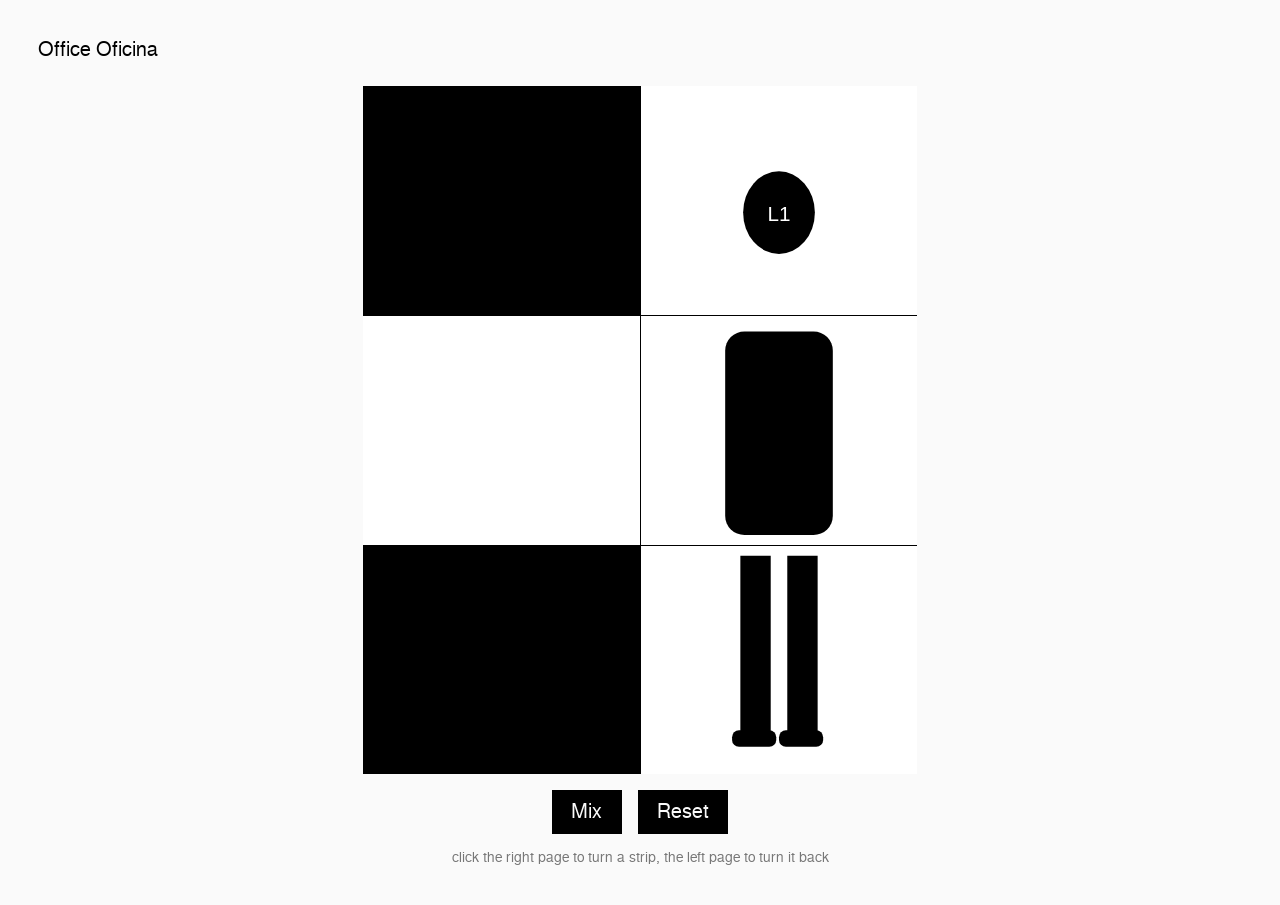
==== commit 298d1e91: "Add files via upload" ====
--- a/about.html
+++ b/about.html
@@ -4,7 +4,7 @@
 <meta charset="utf-8">
 <meta name="viewport" content="width=device-width, initial-scale=1">
 <title>About — Office Oficina</title>
-<link rel="stylesheet" href="style.css?v=26">
+<link rel="stylesheet" href="style.css?v=27">
 </head>
 <body>
 <div class="aboutpage">
@@ -36,16 +36,16 @@
   // "about/maarten-2.jpg",
 ];
 
-/* flat colour blocks that turn up in place of a head, body or legs */
-var BLOCKS = ["#8cc63f", "#f26522", "#1c1414"];
+/* flat black / white blocks that turn up in place of a head, body or legs */
+var BLOCKS = ["#000", "#fff", "#000"];
 
-/* colours printed on the back of every strip (what you see on the left page) */
-var BACKS = ["#8cc63f", "#f26522", "#1c1414", "#2447ff", "#ffd400", "#ee2a1e"];
+/* colour of the back of every strip of every strip (what you see on the left page) */
+var BACKS = ["#000", "#fff"];
 
 (function(){
   /* grey stand-in figures until real photos are added above */
   function stand(i){
-    var who=i%2,n=Math.floor(i/2),ink=["#1a1a1a","#4a4a4a","#2e2e2e","#666"][n%4],bg="#f3efe6";
+    var who=i%2,n=Math.floor(i/2),ink="#000",bg="#fff";
     var hr=30+(n%3)*5,bw=78+((n+who)%3)*14,lg=who?26:22,lx=who?5:0;
     var s="<svg xmlns='http://www.w3.org/2000/svg' viewBox='0 0 200 500' preserveAspectRatio='none'><rect width='200' height='500' fill='"+bg+"'/>"+
       "<ellipse cx='100' cy='92' rx='"+(hr-4+who*3)+"' ry='"+hr+"' fill='"+ink+"'/>"+
@@ -70,7 +70,7 @@
     return out;
   });
   var N=stacks[0].length,cur=[0,0,0],busy=[false,false,false];
-  function back(p,i){i=((i%N)+N)%N;return BACKS[(i+p*2)%BACKS.length]}
+  function back(p,i){i=((i%N)+N)%N;return BACKS[(i+p)%BACKS.length]}
   function paint(el,page){
     if(page.img){el.style.backgroundColor="";el.style.backgroundImage='url("'+page.img+'")'}
     else{el.style.backgroundImage="none";el.style.backgroundColor=page.col}
--- a/style.css
+++ b/style.css
@@ -119,29 +119,21 @@
 .card .rot:focus-visible{outline:1px solid #333;outline-offset:1px}
 @media (prefers-reduced-motion:reduce){.card .rot{transition:none}}
 
-/* home: mail and Instagram in one row, centred on the text */
-.icrow{grid-column:1/-1;justify-self:center;display:flex;align-items:center;gap:.4em;margin:2.5em 0}
-.icrow .ic{margin:0}
-.icrow .ic:nth-child(1){width:1.12em;height:.8em}
-.icrow .ic:nth-child(2){width:1.05em;height:1em}
-
 /* home: our names throb black to white on hover; clicking them opens About */
 .w.nm.pulse{animation:namePulse .7s ease-in-out infinite}
 @keyframes namePulse{0%,100%{color:#000}50%{color:#fff}}
 .w.nm:focus-visible{outline:none}
 @media (prefers-reduced-motion:reduce){.w.nm.pulse{animation:none;color:#999}}
 
-/* about: one spiral-bound split-page book, like Bob Gill's. Right page = head / body / legs,
-   left page = the coloured backs of the strips you've turned */
+/* about: split-page book, black and white. Right page = head / body / legs,
+   left page = the backs of the strips you've turned. Thin black lines between everything. */
 .aboutpage{min-height:100%;min-height:100dvh;display:flex;flex-direction:column;padding:clamp(1rem,3vw,2.5rem);
-  --p:min(40vw,calc((100vh - 13rem)*.4),300px);--sp:18px}
+  --p:min(40vw,calc((100vh - 13rem)*.4),300px);--sp:1px}
 @supports (height:1dvh){.aboutpage{--p:min(40vw,calc((100dvh - 13rem)*.4),300px)}}
 .aboutpage .stagewrap{flex:1;display:grid;place-items:center;padding:1.5rem 0 1rem}
 .aboutpage .spread{position:relative;display:grid;grid-template-columns:var(--p) var(--p);grid-template-rows:repeat(3,calc(var(--p)*2.5/3 - 2px));
-  column-gap:var(--sp);row-gap:3px;padding:10px;background:#8a8580;box-shadow:0 10px 30px rgba(0,0,0,.12)}
-.aboutpage .spread::after{content:"";position:absolute;top:6px;bottom:6px;left:calc(10px + var(--p));width:var(--sp);pointer-events:none;z-index:6;
-  background:radial-gradient(ellipse 7px 3px at 50% 50%,transparent 45%,#2a2a2a 52%,#2a2a2a 78%,transparent 86%) 0 0/var(--sp) 8px repeat-y}
-.aboutpage .cell{position:relative;background:#f3efe6;
+  gap:1px;background:#000}
+.aboutpage .cell{position:relative;background:#fff;
   cursor:url(cursor-move.png) 11 11,pointer;cursor:-webkit-image-set(url(cursor-move.png) 1x,url(cursor-move@2x.png) 2x) 11 11,pointer}
 .aboutpage .cell.rp{perspective:2200px;perspective-origin:calc(var(--sp)/-2) 50%;z-index:2}
 .aboutpage .cell.rp:has(.leaf){z-index:4}
@@ -162,4 +154,4 @@
 .aboutpage button{font:inherit;background:var(--fg);color:var(--bg);border:0;padding:.6rem 1.2rem;
   cursor:url(cursor-move.png) 11 11,pointer;cursor:-webkit-image-set(url(cursor-move.png) 1x,url(cursor-move@2x.png) 2x) 11 11,pointer}
 .aboutpage .hint{text-align:center;font-size:.7em;color:#777;margin:1rem 0 0}
-@media (max-width:700px){.aboutpage{font-size:17px;--sp:14px}}
+@media (max-width:700px){.aboutpage{font-size:17px}}
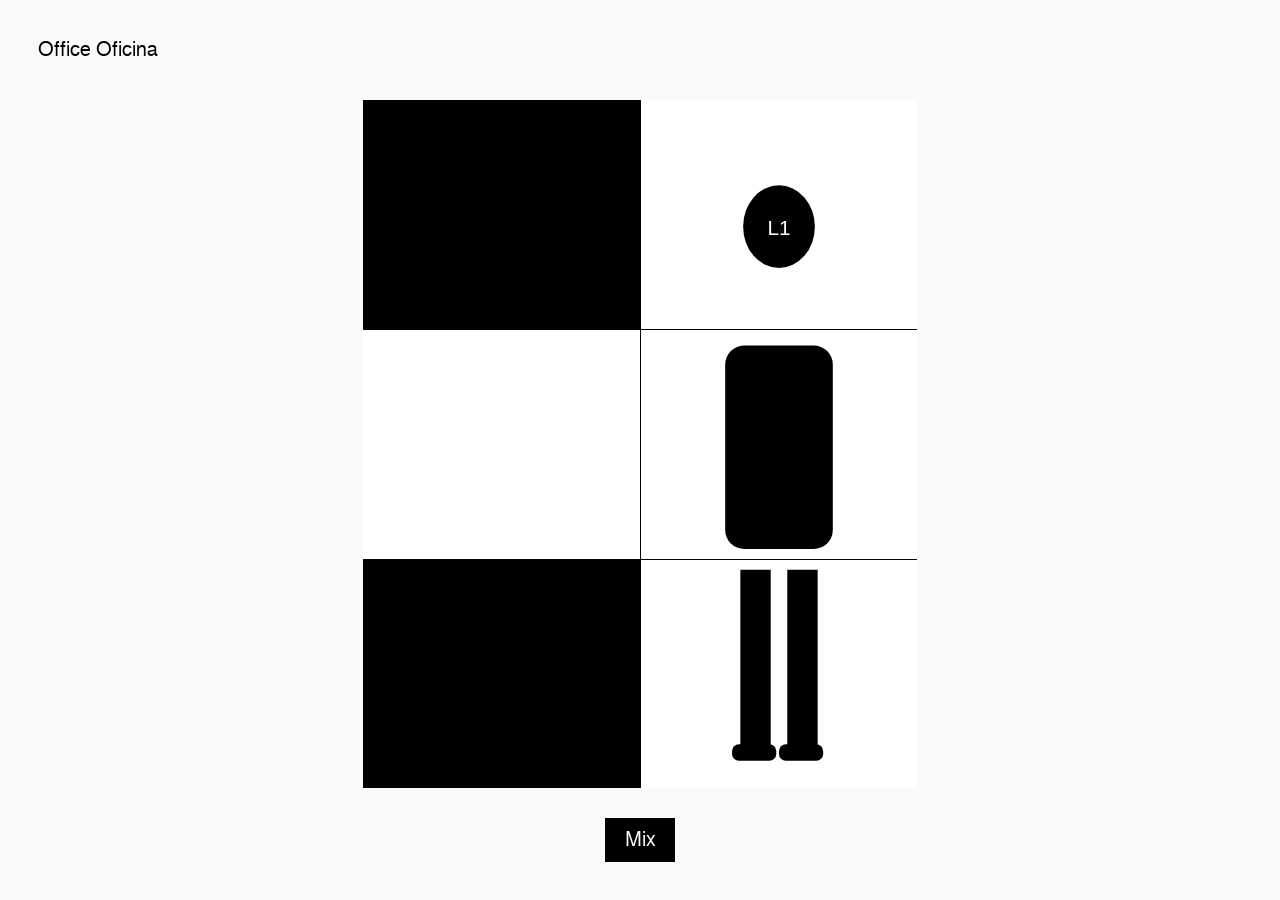
==== commit 9bd81d11: "Add files via upload" ====
--- a/about.html
+++ b/about.html
@@ -4,7 +4,7 @@
 <meta charset="utf-8">
 <meta name="viewport" content="width=device-width, initial-scale=1">
 <title>About — Office Oficina</title>
-<link rel="stylesheet" href="style.css?v=27">
+<link rel="stylesheet" href="style.css?v=28">
 </head>
 <body>
 <div class="aboutpage">
@@ -14,9 +14,7 @@
 
   <div class="controls">
     <button type="button" id="mix">Mix</button>
-    <button type="button" id="reset">Reset</button>
   </div>
-  <p class="hint">click the right page to turn a strip, the left page to turn it back</p>
 </div>
 
 <script>
@@ -129,9 +127,6 @@
       setTimeout(function(){turnTo(p,t,1)},p*90);
     });
   });
-  document.getElementById("reset").addEventListener("click",function(){
-    [0,1,2].forEach(function(p){setTimeout(function(){turnTo(p,0,-1)},p*90)});
-  });
 })();
 </script>
 </body>
--- a/style.css
+++ b/style.css
@@ -120,7 +120,7 @@
 @media (prefers-reduced-motion:reduce){.card .rot{transition:none}}
 
 /* home: our names throb black to white on hover; clicking them opens About */
-.w.nm.pulse{animation:namePulse .7s ease-in-out infinite}
+.w.nm.pulse{animation:namePulse 1s ease-in-out infinite}   /* same timing as the hole hint */
 @keyframes namePulse{0%,100%{color:#000}50%{color:#fff}}
 .w.nm:focus-visible{outline:none}
 @media (prefers-reduced-motion:reduce){.w.nm.pulse{animation:none;color:#999}}
@@ -153,5 +153,4 @@
 .aboutpage .controls{display:flex;justify-content:center;gap:1rem}
 .aboutpage button{font:inherit;background:var(--fg);color:var(--bg);border:0;padding:.6rem 1.2rem;
   cursor:url(cursor-move.png) 11 11,pointer;cursor:-webkit-image-set(url(cursor-move.png) 1x,url(cursor-move@2x.png) 2x) 11 11,pointer}
-.aboutpage .hint{text-align:center;font-size:.7em;color:#777;margin:1rem 0 0}
 @media (max-width:700px){.aboutpage{font-size:17px}}
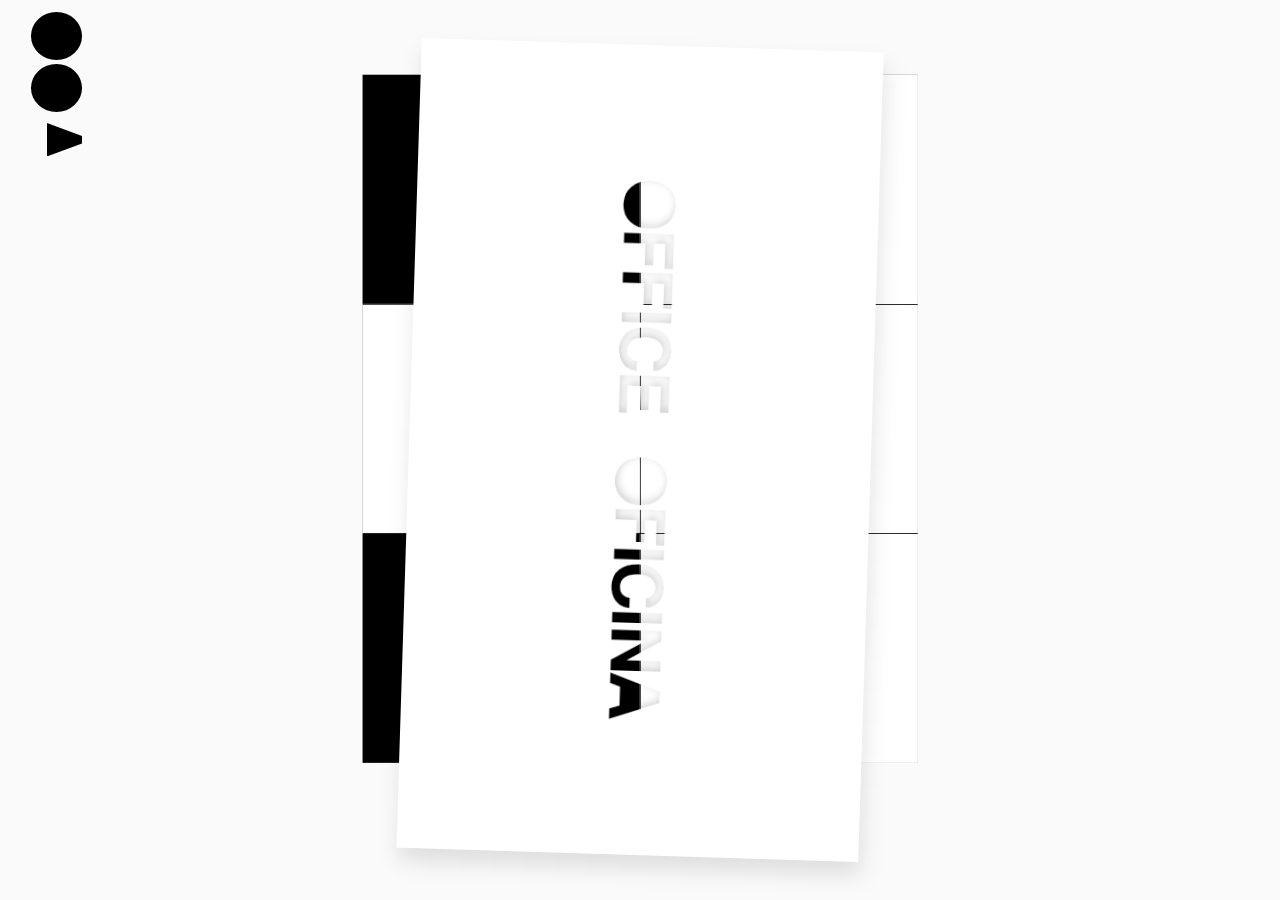
==== commit f7c87bc8: "Add files via upload" ====
--- a/about.html
+++ b/about.html
@@ -2,132 +2,9 @@
 <html lang="en">
 <head>
 <meta charset="utf-8">
-<meta name="viewport" content="width=device-width, initial-scale=1">
+<meta http-equiv="refresh" content="0; url=index.html#about">
 <title>About — Office Oficina</title>
-<link rel="stylesheet" href="style.css?v=28">
+<script>location.replace("index.html#about")</script>
 </head>
-<body>
-<div class="aboutpage">
-  <p style="margin:0"><a class="home" href="index.html">Office Oficina</a></p>
-
-  <div class="stagewrap"><div class="spread" id="spread"></div></div>
-
-  <div class="controls">
-    <button type="button" id="mix">Mix</button>
-  </div>
-</div>
-
-<script>
-/* ==================================================================
-   PHOTOS
-   Each photo is ONE full-length shot, head to feet. The page cuts it
-   into head / body / legs by itself, so shoot them all the same way:
-   tripod, same distance and height, standing on the same floor mark,
-   feet near the bottom, plain wall. Tall frame, about 2:5
-   (e.g. 800 x 2000 px). The more photos, the more heads, bodies and
-   legs to mix. Put them in an  about/  folder next to this page.
-   ================================================================== */
-var PHOTOS = [
-  // "about/lucas-1.jpg",
-  // "about/lucas-2.jpg",
-  // "about/maarten-1.jpg",
-  // "about/maarten-2.jpg",
-];
-
-/* flat black / white blocks that turn up in place of a head, body or legs */
-var BLOCKS = ["#000", "#fff", "#000"];
-
-/* colour of the back of every strip of every strip (what you see on the left page) */
-var BACKS = ["#000", "#fff"];
-
-(function(){
-  /* grey stand-in figures until real photos are added above */
-  function stand(i){
-    var who=i%2,n=Math.floor(i/2),ink="#000",bg="#fff";
-    var hr=30+(n%3)*5,bw=78+((n+who)%3)*14,lg=who?26:22,lx=who?5:0;
-    var s="<svg xmlns='http://www.w3.org/2000/svg' viewBox='0 0 200 500' preserveAspectRatio='none'><rect width='200' height='500' fill='"+bg+"'/>"+
-      "<ellipse cx='100' cy='92' rx='"+(hr-4+who*3)+"' ry='"+hr+"' fill='"+ink+"'/>"+
-      "<rect x='"+(100-bw/2)+"' y='178' width='"+bw+"' height='148' rx='"+(who?4:14)+"' fill='"+ink+"'/>"+
-      "<rect x='"+(72-lx)+"' y='340' width='"+lg+"' height='130' fill='"+ink+"'/><rect x='"+(106+lx-(lg-22))+"' y='340' width='"+lg+"' height='130' fill='"+ink+"'/>"+
-      "<rect x='"+(66-lx)+"' y='468' width='"+(lg+10)+"' height='12' rx='5' fill='"+ink+"'/><rect x='"+(100+lx-(lg-22))+"' y='468' width='"+(lg+10)+"' height='12' rx='5' fill='"+ink+"'/>"+
-      "<text x='100' y='98' font-family='Arial' font-size='15' fill='"+bg+"' text-anchor='middle'>"+(who?"M":"L")+(n+1)+"</text></svg>";
-    return "data:image/svg+xml;utf8,"+encodeURIComponent(s);
-  }
-  var photos=PHOTOS.length?PHOTOS:[0,1,2,3,4,5,6,7].map(stand);
-  photos.forEach(function(src){new Image().src=src});
-
-  /* each strip gets its own shuffled stack: all photos + the colour blocks.
-     Page 0 is always the first photo, so the book opens on a whole person. */
-  function rng(seed){return function(){seed=(seed*16807)%2147483647;return(seed-1)/2147483646}}
-  var stacks=[0,1,2].map(function(p){
-    var rest=photos.slice(1).map(function(s){return{img:s}}),r=rng(97+p*131);
-    for(var i=rest.length-1;i>0;i--){var j=Math.floor(r()*(i+1)),t=rest[i];rest[i]=rest[j];rest[j]=t}
-    var out=[{img:photos[0]}],gap=Math.max(2,Math.round(rest.length/BLOCKS.length)),b=0;   // colour blocks spread through the stack
-    rest.forEach(function(pg,k){out.push(pg);if((k+1+p)%gap===0&&b<BLOCKS.length)out.push({col:BLOCKS[(b++ +p)%BLOCKS.length]})});
-    while(b<BLOCKS.length)out.push({col:BLOCKS[(b++ +p)%BLOCKS.length]});
-    return out;
-  });
-  var N=stacks[0].length,cur=[0,0,0],busy=[false,false,false];
-  function back(p,i){i=((i%N)+N)%N;return BACKS[(i+p)%BACKS.length]}
-  function paint(el,page){
-    if(page.img){el.style.backgroundColor="";el.style.backgroundImage='url("'+page.img+'")'}
-    else{el.style.backgroundImage="none";el.style.backgroundColor=page.col}
-  }
-  function paintCol(el,c){el.style.backgroundImage="none";el.style.backgroundColor=c}
-
-  var spread=document.getElementById("spread"),L=[],R=[];
-  [0,1,2].forEach(function(p){
-    var l=document.createElement("div"),r=document.createElement("div");
-    l.className="cell lp";r.className="cell rp";
-    l.setAttribute("data-part",p);r.setAttribute("data-part",p);
-    l.style.gridColumn=1;r.style.gridColumn=2;l.style.gridRow=r.style.gridRow=p+1;
-    [l,r].forEach(function(c,k){
-      c.tabIndex=0;c.setAttribute("role","button");
-      c.setAttribute("aria-label",["Head","Body","Legs"][p]+(k?": next":": previous"));
-      var pg=document.createElement("div");pg.className="pg";c.appendChild(pg);
-      c.addEventListener("click",function(){step(p,k?1:-1)});
-      c.addEventListener("keydown",function(e){if(e.key==="Enter"||e.key===" "){e.preventDefault();step(p,k?1:-1)}});
-      var x0=null;
-      c.addEventListener("touchstart",function(e){x0=e.touches[0].clientX},{passive:true});
-      c.addEventListener("touchend",function(e){
-        if(x0===null)return;var dx=e.changedTouches[0].clientX-x0;x0=null;
-        if(Math.abs(dx)>30){e.preventDefault();step(p,dx<0?1:-1)}
-      });
-    });
-    spread.appendChild(l);spread.appendChild(r);
-    paintCol(l.firstChild,back(p,-1));paint(r.firstChild,stacks[p][0]);
-    L[p]=l;R[p]=r;
-  });
-
-  function leaf(p,front,backCol,dir){
-    var lf=document.createElement("div");lf.className="leaf "+(dir>0?"fwd":"rev");
-    var f=document.createElement("div");f.className="pg";paint(f,front);
-    var b=document.createElement("div");b.className="pg bk";paintCol(b,backCol);
-    lf.appendChild(f);lf.appendChild(b);R[p].appendChild(lf);return lf;
-  }
-  /* turn strip p to page "to": forward = the right page lifts over the spiral,
-     backward = the last page comes back from the left */
-  function turnTo(p,to,dir){
-    to=((to%N)+N)%N;if(busy[p]||to===cur[p])return;busy[p]=true;
-    var from=cur[p],rpg=R[p].firstChild,lpg=L[p].firstChild,lf;
-    if(dir>0){
-      lf=leaf(p,stacks[p][from],back(p,to-1),1);paint(rpg,stacks[p][to]);
-      lf.addEventListener("animationend",function(){paintCol(lpg,back(p,to-1));lf.remove();busy[p]=false},{once:true});
-    }else{
-      lf=leaf(p,stacks[p][to],back(p,to),-1);paintCol(lpg,back(p,to-1));
-      lf.addEventListener("animationend",function(){paint(rpg,stacks[p][to]);lf.remove();busy[p]=false},{once:true});
-    }
-    cur[p]=to;
-  }
-  function step(p,d){turnTo(p,cur[p]+d,d)}
-
-  document.getElementById("mix").addEventListener("click",function(){
-    [0,1,2].forEach(function(p){
-      var t;do{t=Math.floor(Math.random()*N)}while(N>1&&t===cur[p]);
-      setTimeout(function(){turnTo(p,t,1)},p*90);
-    });
-  });
-})();
-</script>
-</body>
+<body><a href="index.html#about">Office Oficina — About</a></body>
 </html>
